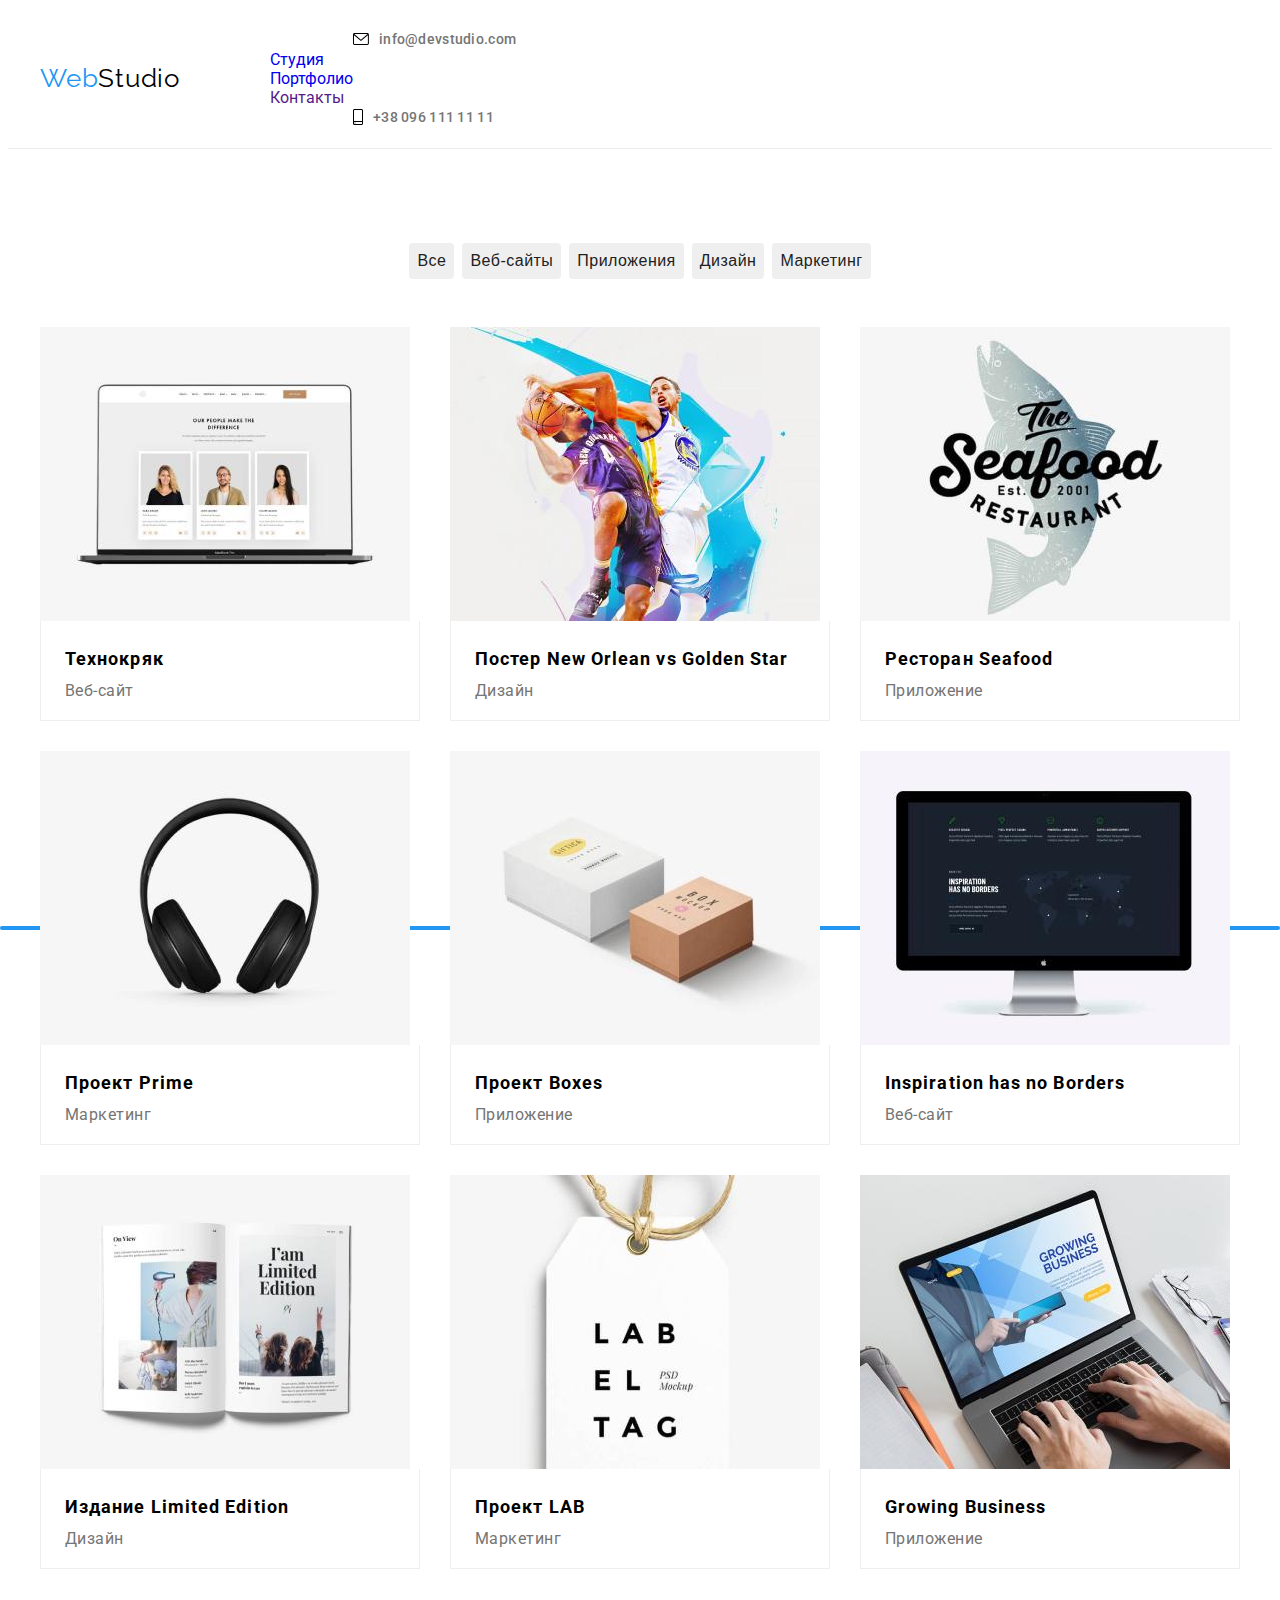
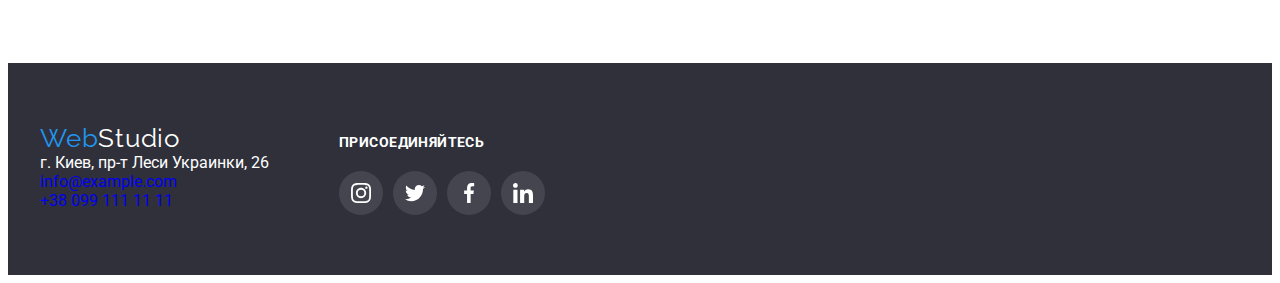
==== portfolio.html @ a0054437 "b" ====
<!DOCTYPE html>
<html lang="en">
  <head>
    <meta charset="UTF-8" />
    <meta http-equiv="X-UA-Compatible" content="IE=edge" />
    <meta name="viewport" content="width=device-width, initial-scale=1.0" />
    <title>Document</title>
    <link
      rel="stylesheet"
      href="https://cdnjs.cloudflare.com/ajax/libs/modern-normalize/1.0.0/modern-normalize.css"
      integrity="sha512-Zx6MlUMKSVJoQ+83OwhdILe8cSEsCzfqThJd7J/VA2UrK6Ctj85p+xzqfyuNXE5B1k25uUdmJ2OzItbBy9GHAQ=="
      crossorigin="anonymous"
    />
    <link rel="preconnect" href="https://fonts.gstatic.com" />
    <link
      href="https://fonts.googleapis.com/css2?family=Raleway:wght@700&family=Roboto:wght@400;500;700;900&display=swap"
      rel="stylesheet"
    />
    <link rel="stylesheet" href="./css/styles.css" />
  </head>
  <body>
    <header class="header">
      <div class="сontainer">
        <nav class="navigation">
          <a class="logo link" href="./index.html"
            >Web<span class="studio-black">Studio</span></a
          >
          <ul class="navigation-list list">
            <li class="navigation-item">
              <a class="navigation-link link" href="./index.html">Студия</a>
            </li>
            <li class="navigation-item">
              <a class="navigation-link link current" href="./portfolio.html"
                >Портфолио</a
              >
            </li>
            <li class="navigation-item">
              <a class="navigation-link link" href="">Контакты</a>
            </li>
          </ul>
        </nav>
        <ul class="contact-list list">
          <li class="contact-list-item">
            <a
              class="contact-info link"
              href="mailto:info@devstudio.com"
              lang="en"
            >
              <svg class="header-contact-icon" width="16" height="12">
                <use href="./images/symbol-defs.svg#icon-envelope"></use>
              </svg>
              info@devstudio.com</a
            >
          </li>
          <li class="contact-list-item">
            <a class="contact-info link" href="tel:+380961111111">
              <svg class="header-contact-icon" width="10" height="16">
                <use href="./images/symbol-defs.svg#icon-smartphone"></use>
              </svg>
              +38 096 111 11 11</a
            >
          </li>
        </ul>
      </div>
    </header>
    <main>
      <!--PORTFOLIO-->
      <section class="portfolio">
        <div class="сontainer">
          <h2 class="visually-hidden">Портфолио</h2>
          <ul class="filter-list list">
            <li class="filter-list-item">
              <button type="button" class="filter-button">Все</button>
            </li>
            <li class="filter-list-item">
              <button type="button" class="filter-button">Веб-сайты</button>
            </li>
            <li class="filter-list-item">
              <button type="button" class="filter-button">Приложения</button>
            </li>
            <li class="filter-list-item">
              <button type="button" class="filter-button">Дизайн</button>
            </li>
            <li class="filter-list-item">
              <button type="button" class="filter-button">Маркетинг</button>
            </li>
          </ul>
          <h2 class="visually-hidden">Проекты</h2>
          <ul class="projects-list list">
            <li class="projects-list-item">
              <a href=""></a>
              <div class="portfolio__article">
                <img
                  class="projects-list-img"
                  src="./images/portfolio/img_1.jpg"
                  alt="Технокряк"
                  width="370"
                  height="294"
                />
                <p class="portfolio-thumb-text">
                  Технокряк это современная площадка распространения
                  коронавируса. Компании используют эту платформу для цифрового
                  шпионажа и атак на защищённые сервера конкурентов.
                </p>
              </div>
              <div class="portfolio-cards">
                <h3 class="projects-list-title">Технокряк</h3>
                <p class="projects-list-description">Веб-сайт</p>
              </div>
            </li>
            <li class="projects-list-item">
              <a href=""></a>
              <div class="portfolio__article">
                <img
                  class="projects-list-img"
                  src="./images/portfolio/img_2.jpg"
                  alt="Постер New Orlean vs Golden Star"
                  width="370"
                  height="294"
                />
                <p class="portfolio-thumb-text">
                  Технокряк это современная площадка распространения
                  коронавируса. Компании используют эту платформу для цифрового
                  шпионажа и атак на защищённые сервера конкурентов.
                </p>
              </div>
              <div class="portfolio-cards">
                <h3 class="projects-list-title">
                  Постер New Orlean vs Golden Star
                </h3>
                <p class="projects-list-description">Дизайн</p>
              </div>
            </li>
            <li class="projects-list-item">
              <a href=""></a>
              <div class="portfolio__article">
                <img
                  class="projects-list-img"
                  src="./images/portfolio/img_3.jpg"
                  alt="Ресторан Seafood"
                  width="370"
                  height="294"
                />
                <p class="portfolio-thumb-text">
                  Технокряк это современная площадка распространения
                  коронавируса. Компании используют эту платформу для цифрового
                  шпионажа и атак на защищённые сервера конкурентов.
                </p>
              </div>
              <div class="portfolio-cards">
                <h3 class="projects-list-title">Ресторан Seafood</h3>
                <p class="projects-list-description">Приложение</p>
              </div>
            </li>
            <li class="projects-list-item">
              <a href=""></a>
              <div class="portfolio__article">
                <img
                  class="projects-list-img"
                  src="./images/portfolio/img_4.jpg"
                  alt="Проект Prime"
                  width="370"
                  height="294"
                />
                <p class="portfolio-thumb-text">
                  Технокряк это современная площадка распространения
                  коронавируса. Компании используют эту платформу для цифрового
                  шпионажа и атак на защищённые сервера конкурентов.
                </p>
              </div>
              <div class="portfolio-cards">
                <h3 class="projects-list-title">Проект Prime</h3>
                <p class="projects-list-description">Маркетинг</p>
              </div>
            </li>
            <li class="projects-list-item">
              <a href=""></a>
              <div class="portfolio__article">
                <img
                  class="projects-list-img"
                  src="./images/portfolio/img_5.jpg"
                  alt="Проект Boxes"
                  width="370"
                  height="294"
                />
                <p class="portfolio-thumb-text">
                  Технокряк это современная площадка распространения
                  коронавируса. Компании используют эту платформу для цифрового
                  шпионажа и атак на защищённые сервера конкурентов.
                </p>
              </div>
              <div class="portfolio-cards">
                <h3 class="projects-list-title">Проект Boxes</h3>
                <p class="projects-list-description">Приложение</p>
              </div>
            </li>
            <li class="projects-list-item">
              <a href=""></a>
              <div class="portfolio__article">
                <img
                  class="projects-list-img"
                  src="./images/portfolio/img_6.jpg"
                  alt="Inspiration has no Borders"
                  width="370"
                  height="294"
                />
                <p class="portfolio-thumb-text">
                  Технокряк это современная площадка распространения
                  коронавируса. Компании используют эту платформу для цифрового
                  шпионажа и атак на защищённые сервера конкурентов.
                </p>
              </div>
              <div class="portfolio-cards">
                <h3 class="projects-list-title">Inspiration has no Borders</h3>
                <p class="projects-list-description">Веб-сайт</p>
              </div>
            </li>
            <li class="projects-list-item">
              <a href=""></a>
              <div class="portfolio__article">
                <img
                  class="projects-list-img"
                  src="./images/portfolio/img_7.jpg"
                  alt="Издание Limited Edition"
                  width="370"
                  height="294"
                />
                <p class="portfolio-thumb-text">
                  Технокряк это современная площадка распространения
                  коронавируса. Компании используют эту платформу для цифрового
                  шпионажа и атак на защищённые сервера конкурентов.
                </p>
              </div>
              <div class="portfolio-cards">
                <h3 class="projects-list-title">Издание Limited Edition</h3>
                <p class="projects-list-description">Дизайн</p>
              </div>
            </li>
            <li class="projects-list-item">
              <a href=""></a>
              <div class="portfolio__article">
                <img
                  class="projects-list-img"
                  src="./images/portfolio/img_8.jpg"
                  alt="Проект LAB"
                  width="370"
                  height="294"
                />
                <p class="portfolio-thumb-text">
                  Технокряк это современная площадка распространения
                  коронавируса. Компании используют эту платформу для цифрового
                  шпионажа и атак на защищённые сервера конкурентов.
                </p>
              </div>
              <div class="portfolio-cards">
                <h3 class="projects-list-title">Проект LAB</h3>
                <p class="projects-list-description">Маркетинг</p>
              </div>
            </li>
            <li class="projects-list-item">
              <a href=""></a>
              <div class="portfolio__article">
                <img
                  class="projects-list-img"
                  src="./images/portfolio/img_9.jpg"
                  alt="Growing Business"
                  width="370"
                  height="294"
                />
                <p class="portfolio-thumb-text">
                  Технокряк это современная площадка распространения
                  коронавируса. Компании используют эту платформу для цифрового
                  шпионажа и атак на защищённые сервера конкурентов.
                </p>
              </div>
              <div class="portfolio-cards">
                <h3 class="projects-list-title">Growing Business</h3>
                <p class="projects-list-description">Приложение</p>
              </div>
            </li>
          </ul>
        </div>
      </section>
    </main>
    <footer class="footer">
      <div class="сontainer">
        <address class="address">
          <ul class="footer-info">
            <li class="footer-info-item list">
              <a class="logo link" href=""
                >Web<span class="studio-white">Studio</span></a
              >
              <ul class="contact-list list">
                <li class="contact-list-item">
                  <a
                    class="contact-list-street link"
                    href="https://goo.gl/maps/xni3tXPqySoQr7AT8"
                    target="_blank"
                    rel="noopener noreferrer"
                  >
                    <span class="physical-address"
                      >г. Киев, пр-т Леси Украинки, 26</span
                    >
                  </a>
                </li>
                <li class="contact-list-item">
                  <a
                    class="contact-list-link link"
                    href="mailto:info@example.com"
                    lang="en"
                    >info@example.com</a
                  >
                </li>
                <li class="contact-list-item">
                  <a class="contact-list-link link" href="tel:+380961111111"
                    >+38 099 111 11 11</a
                  >
                </li>
              </ul>
            </li>
            <li class="footer-info-item list">
              <h3 class="footer-title">присоединяйтесь</h3>
              <ul class="footer-social-links-icons list">
                <li class="footer-social-links-item">
                  <a href="" class="footer-social-network-link">
                    <svg
                      class="footer-social-links-icon"
                      width="20"
                      height="20"
                    >
                      <use
                        href="./images/symbol-defs.svg#icon-instagram-2"
                      ></use>
                    </svg>
                  </a>
                </li>
                <li class="footer-social-links-item">
                  <a href="" class="footer-social-network-link">
                    <svg
                      class="footer-social-links-icon"
                      width="20"
                      height="20"
                    >
                      <use href="./images/symbol-defs.svg#icon-twitter-1"></use>
                    </svg>
                  </a>
                </li>
                <li class="footer-social-links-item">
                  <a href="" class="footer-social-network-link">
                    <svg
                      class="footer-social-links-icon"
                      width="20"
                      height="20"
                    >
                      <use
                        href="./images/symbol-defs.svg#icon-facebook-1"
                      ></use>
                    </svg>
                  </a>
                </li>
                <li class="footer-social-links-item">
                  <a href="" class="footer-social-network-link">
                    <svg
                      class="footer-social-links-icon"
                      width="20"
                      height="20"
                    >
                      <use
                        href="./images/symbol-defs.svg#icon-linkedin-1"
                      ></use>
                    </svg>
                  </a>
                </li>
              </ul>
            </li>
          </ul>
        </address>
      </div>
    </footer>
  </body>
</html>
---- css/styles.css ----
:root {
  --main-font: 'Roboto', sans-serif;
  --secondary-font: 'Raleway', sans-serif;
  --accent-color: #2196f3;
  --main-text-color: #212121;
  --secondary-text-color: #ffffff;
  --section-ptb: 94px;
  --section-mrg: 50px;
}

body {
  font-family: var(--main-font);
  background-color: var(--secondary-text-color);
}

h1,
h2,
h3,
h4,
h5,
h6,
p {
  margin: 0;
}

ul {
  margin: 0;
  padding: 0;
}

img {
  display: block;
}

.link {
  text-decoration: none;
}

.list {
  list-style: none;
}

.address {
  font-style: normal;
}

.visually-hidden {
  position: absolute !important;
  clip: rect(1px 1px 1px 1px); /* IE6, IE7 */
  clip: rect(1px, 1px, 1px, 1px);
  padding: 0 !important;
  border: 0 !important;
  height: 1px !important;
  width: 1px !important;
  overflow: hidden;
}

.сontainer {
  width: 1200px;
  margin: 0 auto;
  padding-left: 15px;
  padding-right: 15px;
}

/* ============= COMPONENTS ============= */
.modal-btn {
  color: var(--secondary-text-color);
  background-color: var(--accent-color);
  font-weight: 700;
  font-size: 16px;
  line-height: 1.87;
  letter-spacing: 0.06em;
  border-radius: 4px;
  min-width: 200px;
  padding: 10px 32px;
  box-shadow: 0px 4px 4px rgba(0, 0, 0, 0.15);
  cursor: pointer;
  margin-top: 30px;
  border: none;
  transition: background-color 250ms cubic-bezier(0.4, 0, 0.2, 1),
    color 250ms cubic-bezier(0.4, 0, 0.2, 1);
}

.modal-btn:hover,
.modal-btn:focus {
  background-color: var(--accent-color);
  color: #ffffff;
}

.filter-button {
  color: var(--main-text-color);
  font-size: 16px;
  font-weight: 500;
  line-height: 1.63em;
  letter-spacing: 0.03em;
  border-radius: 4px;
  padding: 3px 6px;
  outline: none;
  border-width: 2px;
  border-color: transparent;
  transition: background-color 250ms cubic-bezier(0.4, 0, 0.2, 1),
    color 250ms cubic-bezier(0.4, 0, 0.2, 1);
}

.filter-button:hover,
.filter-button:focus {
  background-color: var(--accent-color);
  color: #ffffff;
  cursor: pointer;
}

.title {
  color: var(--main-text-color);
  font-weight: bold;
  font-size: 36px;
  line-height: 1.16;
  text-align: center;
  letter-spacing: 0.03em;
}

/* ============= END COMPONENTS ============= */

/* ============= HEADER ============= */
.header {
  padding-top: 30px;
  padding-bottom: 30px;
  border-bottom: 1px solid #ececec;
  height: 80px;
  display: flex;
  align-items: center;
  justify-content: center;
}

.logo {
  color: var(--accent-color);
  font-family: var(--secondary-font);
  font-size: 26px;
  line-height: 1, 19;
  letter-spacing: 0.03em;
}

.studio-black {
  color: #000000;
  margin-right: 90px;
}

.header .сontainer {
  display: flex;
  align-items: center;
}

.navigation {
  display: flex;
  align-items: center;
}

.navigation__list {
  display: flex;
  align-items: center;
}

.navigation__item:not(:last-child) {
  margin-right: var(--section-mrg);
}

.contact__list {
  display: flex;
  align-items: center;
  margin-left: auto;
}

.navigation__link {
  color: var(--main-text-color);
  font-weight: 500;
  font-size: 14px;
  line-height: 1, 14;
  letter-spacing: 0.02em;
  transition: color 250ms cubic-bezier(0.4, 0, 0.2, 1);
  position: relative;
}

.navigation__link:hover,
.navigation__link:focus {
  color: var(--accent-color);
}

.navigation__list .link.current {
  color: var(--accent-color);
}

.current::after {
  content: '';
  position: absolute;
  display: block;
  left: 0;
  bottom: 0;
  width: 100%;
  height: 4px;
  border-radius: 2px;
  background-color: var(--accent-color);
  transform: translatey(750%);
}

.contact__item {
  font-weight: normal;
  font-size: 14px;
  line-height: 1.71;
  letter-spacing: 0.03em;
}

.contact__item:not(:last-child) {
  margin-right: var(--section-mrg);
}

.contact-info {
  color: #757575;
  font-weight: 500;
  font-size: 14px;
  line-height: 1, 14;
  letter-spacing: 0.02em;
  padding: 31px 0;
  display: flex;
  align-items: center;
  transition: color 250ms cubic-bezier(0.4, 0, 0.2, 1),
    fill 250ms cubic-bezier(0.4, 0, 0.2, 1);
}

.header-contact-icon {
  display: block;
  margin-right: 10px;
}

.contact-info:hover,
.contact-info:focus {
  color: var(--accent-color);
  fill: var(--accent-color);
}
/* ============= END HEADER ============= */

/* ============= HERO ============= */
.hero {
  background: #2f303a;
  padding: 200px 0;
  text-align: center;
}

.hero-title {
  color: var(--secondary-text-color);
  font-weight: 900;
  font-size: 44px;
  line-height: 1.36;
  letter-spacing: 0.06em;
  text-transform: uppercase;
  max-width: 696px;
  margin: 0 auto;
}

.overlay {
  max-width: 1600px;
  height: 600px;
  margin-left: auto;
  margin-right: auto;
  outline: 1px solid black;
  background-image: linear-gradient(
      to right,
      rgba(47, 48, 58, 0.4),
      rgba(47, 48, 58, 0.4)
    ),
    url('../images/overlay.jpg');

  background-repeat: no-repeat;
  background-position: center;
  background-size: cover;
}
/* ============= END HERO ============= */

/* ============= ABOUT ============= */
.about {
  padding-top: var(--section-ptb);
  padding-bottom: var(--section-ptb);
}

.about-list {
  display: flex;
  flex-wrap: wrap;
  margin-left: -30px;
  margin-top: -30px;
}

.about-icons {
  width: 270px;
  height: 120px;
  background-color: #f5f4fa;
  border-radius: 4px;
  margin-bottom: 30px;
  padding: 25px 100px;
}

.about-list-item {
  flex-basis: calc(100% / 4 - 30px);
  margin-left: 30px;
  margin-top: 30px;
}

.about-list-name {
  color: var(--main-text-color);
  font-weight: bold;
  font-size: 14px;
  line-height: 1.14;
  letter-spacing: 0.03em;
  text-transform: uppercase;
  margin-bottom: 10px;
}

.about-list-description {
  color: #757575;
  font-weight: normal;
  font-size: 14px;
  line-height: 1.71;
  letter-spacing: 0.03em;
}
/* ============= END ABOUT ============= */

/* ============= GALLERY ============= */
.gallery {
  padding-bottom: var(--section-ptb);
}

.gallery .title {
  margin-bottom: var(--section-mrg);
}

.gallery-list {
  display: flex;
  flex-wrap: wrap;
  margin-left: -30px;
  margin-top: -30px;
}

.gallery-list-item {
  flex-basis: calc(100% / 3 - 30px);
  margin-left: 30px;
  margin-top: 30px;
  position: relative;
}

.gallery-name {
  font-style: normal;
  font-weight: bold;
  font-size: 14px;
  line-height: 16px;
  text-align: center;
  letter-spacing: 0.03em;
  text-transform: uppercase;
  color: var(--secondary-text-color);
}

.gallery-label {
  position: absolute;
  width: 100%;
  height: 70px;
  bottom: 0;
  left: 0;
  display: flex;
  align-items: center;
  justify-content: center;
  background-color: rgba(47, 48, 58, 0.8);
}
/* ============= END GALLERY ============= */

/* ============= PORTFOLIO ============= */
.projects-list-title {
  color-adjust: var(--main-text-color);
  font-weight: bold;
  font-size: 18px;
  line-height: 2;
  letter-spacing: 0.06em;
  margin-bottom: 4px;
}

.projects-list-description {
  color: #757575;
  font-weight: normal;
  font-size: 16px;
  line-height: 1, 9;
  letter-spacing: 0.03em;
}

.portfolio {
  margin-top: 94px;
}

.filter-list {
  display: flex;
  align-items: center;
  justify-content: center;
}

.filter-list-item:not(:last-child) {
  margin-right: 8px;
  transition: background-color 250ms cubic-bezier(0.4, 0, 0.2, 1),
    box-shadow 250ms cubic-bezier(0.4, 0, 0.2, 1),
    border-radius 250ms cubic-bezier(0.4, 0, 0.2, 1);
}

.filter-list-item:hover,
.filter-list-item:focus {
  background-color: var(--accent-color);
  box-shadow: 0px 3px 1px rgba(0, 0, 0, 0.1), 0px 1px 2px rgba(0, 0, 0, 0.08),
    0px 2px 2px rgba(0, 0, 0, 0.12);
  border-radius: 4px;
}

.projects-list {
  padding-top: 48px;
  padding-bottom: var(--section-ptb);
  display: flex;
  flex-wrap: wrap;
  margin-left: -30px;
  margin-top: -30px;
}

.projects-list-item {
  flex-basis: calc(100% / 3 - 30px);
  margin-left: 30px;
  margin-top: 30px;
  position: relative;
  transition: box-shadow 250ms cubic-bezier(0.4, 0, 0.2, 1);
}

.projects-list-item:hover,
.projects-list-item:focus {
  box-shadow: 0px 1px 1px rgba(0, 0, 0, 0.12), 0px 4px 4px rgba(0, 0, 0, 0.06),
    1px 4px 6px rgba(0, 0, 0, 0.16);
}

.portfolio-cards {
  padding-top: 20px;
  padding-bottom: 20px;
  padding-left: 24px;
  border: 1px solid #eeeeee;
  box-sizing: border-box;
  border-top: none;
}

.portfolio__article {
  position: relative;
  overflow: hidden;
}

.portfolio-thumb-text {
  position: absolute;
  bottom: 0;
  left: 0;
  width: 100%;
  height: 100%;
  padding: 63px 24px;
  background-color: rgba(33, 150, 243, 0.9);
  color: var(--secondary-text-color);
  font-weight: 400;
  font-size: 18px;
  line-height: 1.56;
  letter-spacing: 0.03em;
  opacity: 0;
  pointer-events: none;
  transition: transform 250ms cubic-bezier(0.4, 0, 0.2, 1),
    opacity 250ms cubic-bezier(0.4, 0, 0.2, 1);
  transform: translatey(100%);
}

.projects-list-item:hover .portfolio-thumb-text {
  opacity: 1;
  transform: translatey(0);
}
/* ============= END PORTFOLIO ============= */

/* ============= TEAM ============= */
.team {
  background: #f5f4fa;
  padding-top: var(--section-ptb);
  padding-bottom: var(--section-ptb);
}

.team .title {
  margin-bottom: var(--section-mrg);
}

.team-list-title {
  color: var(--main-text-color);
  font-weight: 500;
  font-size: 16px;
  line-height: 1.19;
  letter-spacing: 0.03em;
  text-align: center;
  margin-bottom: 10px;
}

.team-list {
  display: flex;
  flex-wrap: wrap;
  margin-left: -30px;
  margin-top: -30px;
}

.team-list-item {
  flex-basis: calc(100% / 4 - 30px);
  margin-left: 30px;
  margin-top: 30px;
  background-color: var(--secondary-text-color);
}

.team-list-content-wrapper {
  padding-top: 30px;
  padding-bottom: 30px;
  box-sizing: border-box;
  box-shadow: 0px 1px 3px rgba(0, 0, 0, 0.12), 0px 1px 1px rgba(0, 0, 0, 0.14),
    0px 2px 1px rgba(0, 0, 0, 0.2);
  border-radius: 0px 0px 4px 4px;
}

.team-list-position {
  color: #757575;
  font-weight: normal;
  font-size: 16px;
  line-height: 1.19;
  letter-spacing: 0.03em;
  text-align: center;
}

.team-social-network-icons {
  display: flex;
  align-items: center;
  justify-content: center;
  margin-top: 16px;
}

.team-social-network-icon {
  display: block;
}

.team-social-network-item:not(:last-child) {
  margin-right: 10px;
}

.team-social-network-link {
  display: block;
  padding: 12px;
  border-radius: 50%;
  fill: #afb1b8;
  transition: background-color 250ms cubic-bezier(0.4, 0, 0.2, 1),
    fill 250ms cubic-bezier(0.4, 0, 0.2, 1);
}

.team-social-network-link:focus,
.team-social-network-link:hover {
  fill: var(--secondary-text-color);
  background-color: var(--accent-color);
}
/* ============= END TEAM ============= */

/* ============= CLIENTS ============= */
.clients {
  padding-top: var(--section-ptb);
  padding-bottom: var(--section-ptb);
}

.client-icons {
  margin-top: var(--section-mrg);
  display: flex;
  justify-content: center;
  align-items: center;
}

.client-icons-item {
  display: flex;
}

.client-icons-item:not(:last-child) {
  margin-right: 30px;
}

.client-link {
  border: 1px solid #afb1b8;
  border-radius: 4px;
  width: 170px;
  height: 90px;
  display: flex;
  justify-content: center;
  align-items: center;
  transition: border 250ms cubic-bezier(0.4, 0, 0.2, 1),
    fill 250ms cubic-bezier(0.4, 0, 0.2, 1);
}

.client-link:hover {
  border: 1px solid var(--accent-color);
  fill: var(--accent-color);
}

.client-icon {
  fill: #afb1b8;
  transition: fill 250ms cubic-bezier(0.4, 0, 0.2, 1);
}

.client-link:hover .client-icon {
  fill: var(--accent-color);
}
/* ============= END CLIENTS ============= */

/* ============= FOOTER ============= */
.studio-white {
  color: var(--secondary-text-color);
}

.contact-list-street {
  color: var(--secondary-text-color);
}

.address .contact__list {
  display: block;
  margin-top: 20px;
}

.contact__list .physical-address {
  margin-right: 0;
}

.footer-info {
  display: flex;
}

.contact__item .contact__link {
  color: rgba(255, 255, 255, 0.6);
}

.address .contact__list .contact__item:not(:last-child) {
  margin-bottom: 9px;
}

.footer {
  background: #2f303a;
}

.address {
  padding-top: 60px;
  padding-bottom: 60px;
}

.footer-info-item:not(:last-child) {
  margin-right: 70px;
}

.footer-social-links-icons {
  display: flex;
  align-items: center;
  justify-content: center;
}

.footer-title {
  font-weight: bold;
  font-size: 14px;
  line-height: 1.14;
  letter-spacing: 0.03em;
  text-transform: uppercase;
  color: var(--secondary-text-color);
  margin-bottom: 20px;
  padding-top: 12px;
}

.footer-social-links-icon {
  fill: var(--secondary-text-color);
  display: block;
  align-items: center;
}

.footer-social-links-item:not(:last-child) {
  margin-right: 10px;
}

.footer-social-network-link {
  display: block;
  padding: 12px;
  border-radius: 50%;
  background-color: rgba(255, 255, 255, 0.1);
  fill: var(--secondary-text-color);
  transition: background-color 250ms cubic-bezier(0.4, 0, 0.2, 1),
    fill 250ms cubic-bezier(0.4, 0, 0.2, 1);
}

.footer-social-network-link:focus,
.footer-social-network-link:hover {
  fill: var(--secondary-text-color);
  background-color: var(--accent-color);
}

.footer-subscribe-text {
  padding-left: 23px;
  padding-top: 12px;
  font-weight: bold;
  font-size: 14px;
  line-height: 1.14;
  letter-spacing: 0.03em;
  text-transform: uppercase;
  padding-bottom: 20px;
  color: var(--secondary-text-color);
}

.footer-subscribe-field {
  display: flex;
  align-items: center;
}

.footer-form-field {
  margin-left: 23px;
  display: flex;
  padding: 15px 16px;
  border-radius: 4px;
  border: 1px solid rgba(255, 255, 255, 0.3);
  width: 358px;
  margin-right: 12px;
  text-align: center;
}

.footer input {
  background-color: #2f303a;
  border: none;
  color: var(--secondary-text-color);
  outline: none;
  width: 100%;
}

.footer input::placeholder {
  color: rgba(255, 255, 255, 0.6);
}

.footer-button {
  width: 200px;
  height: 50px;
  background: var(--accent-color);
  box-shadow: 0px 4px 4px rgba(0, 0, 0, 0.15);
  border-radius: 4px;
  font-weight: bold;
  font-size: 16px;
  line-height: 30px;
  text-align: center;
  letter-spacing: 0.06em;
  color: var(--secondary-text-color);
  border: none;
  display: flex;
  align-items: center;
  padding: 10px 28px;
}

.footer-button .client-icon {
  fill: var(--secondary-text-color);
  margin-left: 10px;
}
/* ============= END FOOTER ============= */

/*=============  MODAL WINDOW ============= */
.backdrop {
  position: fixed;
  top: 0;
  left: 0;
  width: 100vw;
  height: 100vh;
  background: rgba(0, 0, 0, 0.2);
  transition: color 250ms cubic-bezier(0.4, 0, 0.2, 1),
    background-color 250ms cubic-bezier(0.4, 0, 0.2, 1);
}

.modal {
  position: absolute;
  top: 50%;
  left: 50%;
  transform: translate(-50%, -50%);
  width: 528px;
  height: 580px;
  background-color: var(--secondary-text-color);
  box-shadow: 0px 1px 3px rgba(0, 0, 0, 0.12), 0px 1px 1px rgba(0, 0, 0, 0.14),
    0px 2px 1px rgba(0, 0, 0, 0.2);
  border-radius: 4px;
  padding: 40px;
}

.modal__close-btn {
  position: absolute;
  display: flex;
  justify-content: center;
  align-items: center;
  top: 8px;
  right: 8px;
  width: 30px;
  height: 30px;
  padding: 6px;
  background: transparent;
  border: 1px solid rgba(0, 0, 0, 0.1);
  border-radius: 50%;
  cursor: pointer;
}

.is-hidden {
  opacity: 0;
  visibility: hidden;
  pointer-events: none;
}

.modal-form {
  display: flex;
  flex-direction: column;
  margin-top: 12px;
}

.modal__title {
  font-weight: bold;
  font-size: 20px;
  line-height: 1.15;
  text-align: center;
  letter-spacing: 0.03em;
  margin: auto;
  color: var(--main-text-color);
}

.modal-form__label {
  font-weight: normal;
  font-size: 12px;
  line-height: 1.16;
  letter-spacing: 0.01em;
  margin-bottom: 10px;
  color: #757575;
}

.modal-form__wrapper {
  display: block;
  position: relative;
  margin-top: 4px;
}

.modal-form__input {
  width: 100%;
  height: 40px;
  border: 1px solid rgba(33, 33, 33, 0.2);
  border-radius: 4px;
  padding-left: 42px;
  transition: border-color 250ms cubic-bezier(0.4, 0, 0.2, 1);
}

.modal-form__input:focus {
  outline: none;
  border-color: var(--accent-color);
}

.modal-form__input:focus + .modal-form__icon {
  fill: var(--accent-color);
}

.modal-form__icon {
  position: absolute;
  top: 50%;
  transform: translateY(-50%);
  left: 12px;
  transition: fill 250ms cubic-bezier(0.4, 0, 0.2, 1);
}

.modal-form__textarea {
  width: 100%;
  height: 120px;
  border: 1px solid rgba(33, 33, 33, 0.2);
  border-radius: 4px;
  padding: 12px 16px;
  resize: none;
  transition: border-color 250ms cubic-bezier(0.4, 0, 0.2, 1);
  margin-top: 4px;
  margin-bottom: 10px;
}

.modal-form__textarea::placeholder {
  color: 1px solid rgba(33, 33, 33, 0.2);
}

.modal-form__textarea:focus {
  outline: none;
  border-color: var(--accent-color);
}

.modal-form__checkbox {
  margin: auto;
}

.modal-form__link {
  font-weight: normal;
  font-size: 14px;
  line-height: 1.71;
  letter-spacing: 0.03em;
  text-decoration-line: underline;
  color: var(--accent-color);
}

.modal-form__term {
  display: flex;
  align-items: center;
  font-weight: normal;
  font-size: 14px;
  line-height: 1.71;
  letter-spacing: 0.03em;
  color: #757575;
}

.modal-form__term::before {
  display: block;
  content: '';
  width: 16px;
  height: 15px;
  border-radius: 2px;
  margin-right: 8px;
  cursor: pointer;
  border: 2px solid var(--main-text-color);
}

.modal-form__check:checked + .modal-form__term::before {
  background-image: url(../images/icon\ check.svg);
  border: none;
  box-shadow: none;
}

.modal-form .modal-btn {
  align-self: center;
}
/*============= END MODAL WINDOW ============= */ ;
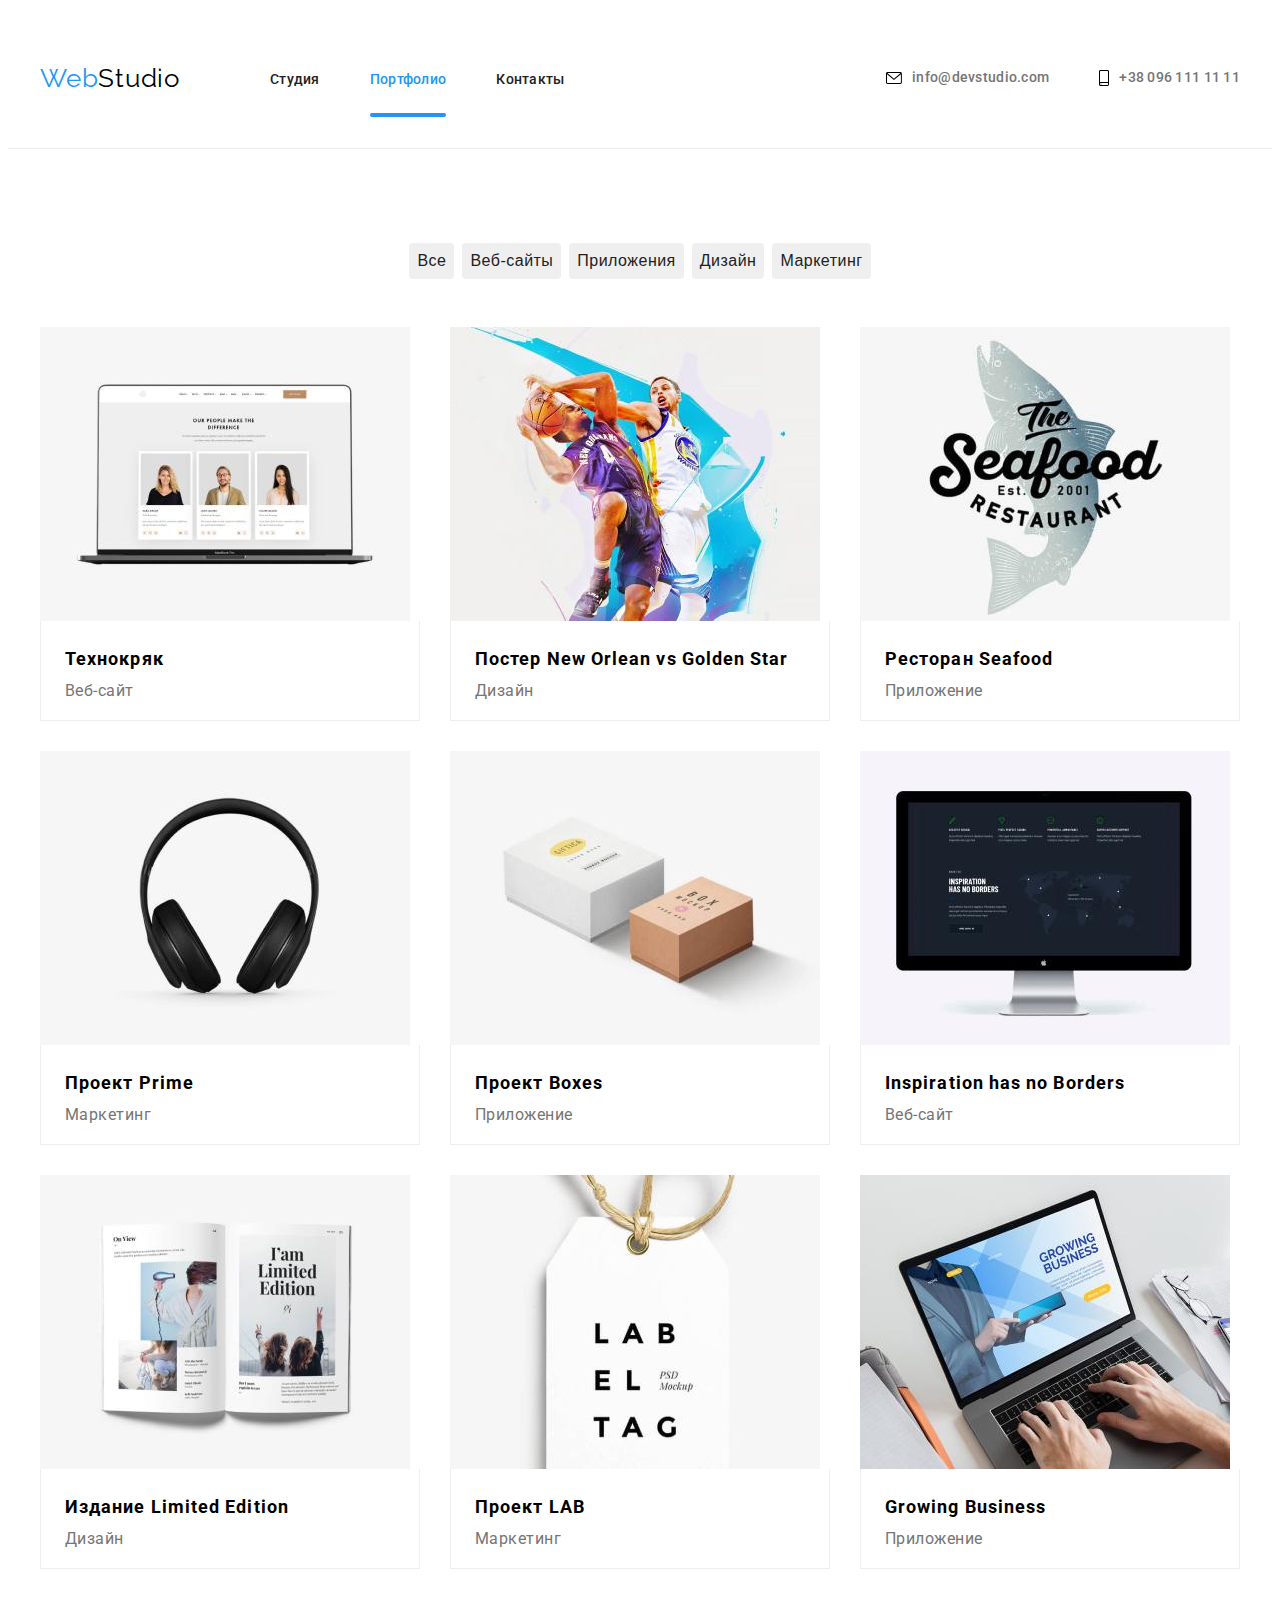
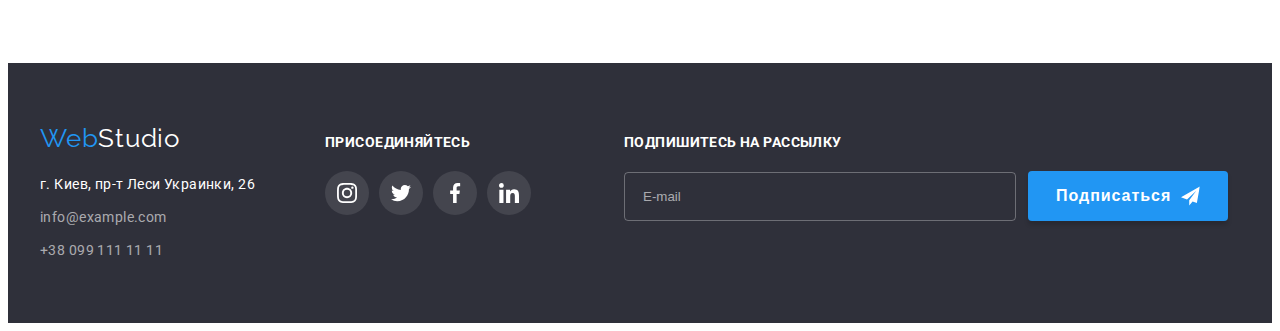
==== commit cda895a9: "Main" ====
--- a/portfolio.html
+++ b/portfolio.html
@@ -25,22 +25,22 @@
           <a class="logo link" href="./index.html"
             >Web<span class="studio-black">Studio</span></a
           >
-          <ul class="navigation-list list">
-            <li class="navigation-item">
-              <a class="navigation-link link" href="./index.html">Студия</a>
-            </li>
-            <li class="navigation-item">
-              <a class="navigation-link link current" href="./portfolio.html"
+          <ul class="navigation__list list">
+            <li class="navigation__item">
+              <a class="navigation__link link" href="./index.html">Студия</a>
+            </li>
+            <li class="navigation__item">
+              <a class="navigation__link link current" href="./portfolio.html"
                 >Портфолио</a
               >
             </li>
-            <li class="navigation-item">
-              <a class="navigation-link link" href="">Контакты</a>
+            <li class="navigation__item">
+              <a class="navigation__link link" href="">Контакты</a>
             </li>
           </ul>
         </nav>
-        <ul class="contact-list list">
-          <li class="contact-list-item">
+        <ul class="contact__list list">
+          <li class="contact__item">
             <a
               class="contact-info link"
               href="mailto:info@devstudio.com"
@@ -52,7 +52,7 @@
               info@devstudio.com</a
             >
           </li>
-          <li class="contact-list-item">
+          <li class="contact__item">
             <a class="contact-info link" href="tel:+380961111111">
               <svg class="header-contact-icon" width="10" height="16">
                 <use href="./images/symbol-defs.svg#icon-smartphone"></use>
@@ -68,214 +68,214 @@
       <section class="portfolio">
         <div class="сontainer">
           <h2 class="visually-hidden">Портфолио</h2>
-          <ul class="filter-list list">
-            <li class="filter-list-item">
-              <button type="button" class="filter-button">Все</button>
-            </li>
-            <li class="filter-list-item">
-              <button type="button" class="filter-button">Веб-сайты</button>
-            </li>
-            <li class="filter-list-item">
-              <button type="button" class="filter-button">Приложения</button>
-            </li>
-            <li class="filter-list-item">
-              <button type="button" class="filter-button">Дизайн</button>
-            </li>
-            <li class="filter-list-item">
-              <button type="button" class="filter-button">Маркетинг</button>
+          <ul class="filter list">
+            <li class="filter__item">
+              <button type="button" class="filter__button">Все</button>
+            </li>
+            <li class="filter__item">
+              <button type="button" class="filter__button">Веб-сайты</button>
+            </li>
+            <li class="filter__item">
+              <button type="button" class="filter__button">Приложения</button>
+            </li>
+            <li class="filter__item">
+              <button type="button" class="filter__button">Дизайн</button>
+            </li>
+            <li class="filter__item">
+              <button type="button" class="filter__button">Маркетинг</button>
             </li>
           </ul>
           <h2 class="visually-hidden">Проекты</h2>
-          <ul class="projects-list list">
-            <li class="projects-list-item">
-              <a href=""></a>
-              <div class="portfolio__article">
-                <img
-                  class="projects-list-img"
+          <ul class="portfolio-set list">
+            <li class="portfolio-set__item">
+              <a href=""></a>
+              <div class="portfolio-set__thumb">
+                <img
+                  class="portfolio-set__image"
                   src="./images/portfolio/img_1.jpg"
                   alt="Технокряк"
                   width="370"
                   height="294"
                 />
-                <p class="portfolio-thumb-text">
-                  Технокряк это современная площадка распространения
-                  коронавируса. Компании используют эту платформу для цифрового
-                  шпионажа и атак на защищённые сервера конкурентов.
-                </p>
-              </div>
-              <div class="portfolio-cards">
-                <h3 class="projects-list-title">Технокряк</h3>
-                <p class="projects-list-description">Веб-сайт</p>
-              </div>
-            </li>
-            <li class="projects-list-item">
-              <a href=""></a>
-              <div class="portfolio__article">
-                <img
-                  class="projects-list-img"
+                <p class="portfolio-set__text">
+                  Технокряк это современная площадка распространения
+                  коронавируса. Компании используют эту платформу для цифрового
+                  шпионажа и атак на защищённые сервера конкурентов.
+                </p>
+              </div>
+              <div class="portfolio-set__article">
+                <h3 class="portfolio-set__title">Технокряк</h3>
+                <p class="portfolio-set__description">Веб-сайт</p>
+              </div>
+            </li>
+            <li class="portfolio-set__item">
+              <a href=""></a>
+              <div class="portfolio-set__thumb">
+                <img
+                  class="portfolio-set__image"
                   src="./images/portfolio/img_2.jpg"
                   alt="Постер New Orlean vs Golden Star"
                   width="370"
                   height="294"
                 />
-                <p class="portfolio-thumb-text">
-                  Технокряк это современная площадка распространения
-                  коронавируса. Компании используют эту платформу для цифрового
-                  шпионажа и атак на защищённые сервера конкурентов.
-                </p>
-              </div>
-              <div class="portfolio-cards">
-                <h3 class="projects-list-title">
+                <p class="portfolio-set__text">
+                  Технокряк это современная площадка распространения
+                  коронавируса. Компании используют эту платформу для цифрового
+                  шпионажа и атак на защищённые сервера конкурентов.
+                </p>
+              </div>
+              <div class="portfolio-set__article">
+                <h3 class="portfolio-set__title">
                   Постер New Orlean vs Golden Star
                 </h3>
-                <p class="projects-list-description">Дизайн</p>
-              </div>
-            </li>
-            <li class="projects-list-item">
-              <a href=""></a>
-              <div class="portfolio__article">
-                <img
-                  class="projects-list-img"
+                <p class="portfolio-set__description">Дизайн</p>
+              </div>
+            </li>
+            <li class="portfolio-set__item">
+              <a href=""></a>
+              <div class="portfolio-set__thumb">
+                <img
+                  class="portfolio-set__image"
                   src="./images/portfolio/img_3.jpg"
                   alt="Ресторан Seafood"
                   width="370"
                   height="294"
                 />
-                <p class="portfolio-thumb-text">
-                  Технокряк это современная площадка распространения
-                  коронавируса. Компании используют эту платформу для цифрового
-                  шпионажа и атак на защищённые сервера конкурентов.
-                </p>
-              </div>
-              <div class="portfolio-cards">
-                <h3 class="projects-list-title">Ресторан Seafood</h3>
-                <p class="projects-list-description">Приложение</p>
-              </div>
-            </li>
-            <li class="projects-list-item">
-              <a href=""></a>
-              <div class="portfolio__article">
-                <img
-                  class="projects-list-img"
+                <p class="portfolio-set__text">
+                  Технокряк это современная площадка распространения
+                  коронавируса. Компании используют эту платформу для цифрового
+                  шпионажа и атак на защищённые сервера конкурентов.
+                </p>
+              </div>
+              <div class="portfolio-set__article">
+                <h3 class="portfolio-set__title">Ресторан Seafood</h3>
+                <p class="portfolio-set__description">Приложение</p>
+              </div>
+            </li>
+            <li class="portfolio-set__item">
+              <a href=""></a>
+              <div class="portfolio-set__thumb">
+                <img
+                  class="portfolio-set__image"
                   src="./images/portfolio/img_4.jpg"
                   alt="Проект Prime"
                   width="370"
                   height="294"
                 />
-                <p class="portfolio-thumb-text">
-                  Технокряк это современная площадка распространения
-                  коронавируса. Компании используют эту платформу для цифрового
-                  шпионажа и атак на защищённые сервера конкурентов.
-                </p>
-              </div>
-              <div class="portfolio-cards">
-                <h3 class="projects-list-title">Проект Prime</h3>
-                <p class="projects-list-description">Маркетинг</p>
-              </div>
-            </li>
-            <li class="projects-list-item">
-              <a href=""></a>
-              <div class="portfolio__article">
-                <img
-                  class="projects-list-img"
+                <p class="portfolio-set__text">
+                  Технокряк это современная площадка распространения
+                  коронавируса. Компании используют эту платформу для цифрового
+                  шпионажа и атак на защищённые сервера конкурентов.
+                </p>
+              </div>
+              <div class="portfolio-set__article">
+                <h3 class="portfolio-set__title">Проект Prime</h3>
+                <p class="portfolio-set__description">Маркетинг</p>
+              </div>
+            </li>
+            <li class="portfolio-set__item">
+              <a href=""></a>
+              <div class="portfolio-set__thumb">
+                <img
+                  class="portfolio-set__image"
                   src="./images/portfolio/img_5.jpg"
                   alt="Проект Boxes"
                   width="370"
                   height="294"
                 />
-                <p class="portfolio-thumb-text">
-                  Технокряк это современная площадка распространения
-                  коронавируса. Компании используют эту платформу для цифрового
-                  шпионажа и атак на защищённые сервера конкурентов.
-                </p>
-              </div>
-              <div class="portfolio-cards">
-                <h3 class="projects-list-title">Проект Boxes</h3>
-                <p class="projects-list-description">Приложение</p>
-              </div>
-            </li>
-            <li class="projects-list-item">
-              <a href=""></a>
-              <div class="portfolio__article">
-                <img
-                  class="projects-list-img"
+                <p class="portfolio-set__text">
+                  Технокряк это современная площадка распространения
+                  коронавируса. Компании используют эту платформу для цифрового
+                  шпионажа и атак на защищённые сервера конкурентов.
+                </p>
+              </div>
+              <div class="portfolio-set__article">
+                <h3 class="portfolio-set__title">Проект Boxes</h3>
+                <p class="portfolio-set__description">Приложение</p>
+              </div>
+            </li>
+            <li class="portfolio-set__item">
+              <a href=""></a>
+              <div class="portfolio-set__thumb">
+                <img
+                  class="portfolio-set__image"
                   src="./images/portfolio/img_6.jpg"
                   alt="Inspiration has no Borders"
                   width="370"
                   height="294"
                 />
-                <p class="portfolio-thumb-text">
-                  Технокряк это современная площадка распространения
-                  коронавируса. Компании используют эту платформу для цифрового
-                  шпионажа и атак на защищённые сервера конкурентов.
-                </p>
-              </div>
-              <div class="portfolio-cards">
-                <h3 class="projects-list-title">Inspiration has no Borders</h3>
-                <p class="projects-list-description">Веб-сайт</p>
-              </div>
-            </li>
-            <li class="projects-list-item">
-              <a href=""></a>
-              <div class="portfolio__article">
-                <img
-                  class="projects-list-img"
+                <p class="portfolio-set__text">
+                  Технокряк это современная площадка распространения
+                  коронавируса. Компании используют эту платформу для цифрового
+                  шпионажа и атак на защищённые сервера конкурентов.
+                </p>
+              </div>
+              <div class="portfolio-set__article">
+                <h3 class="portfolio-set__title">Inspiration has no Borders</h3>
+                <p class="portfolio-set__description">Веб-сайт</p>
+              </div>
+            </li>
+            <li class="portfolio-set__item">
+              <a href=""></a>
+              <div class="portfolio-set__thumb">
+                <img
+                  class="portfolio-set__image"
                   src="./images/portfolio/img_7.jpg"
-                  alt="Издание Limited Edition"
-                  width="370"
-                  height="294"
-                />
-                <p class="portfolio-thumb-text">
-                  Технокряк это современная площадка распространения
-                  коронавируса. Компании используют эту платформу для цифрового
-                  шпионажа и атак на защищённые сервера конкурентов.
-                </p>
-              </div>
-              <div class="portfolio-cards">
-                <h3 class="projects-list-title">Издание Limited Edition</h3>
-                <p class="projects-list-description">Дизайн</p>
-              </div>
-            </li>
-            <li class="projects-list-item">
-              <a href=""></a>
-              <div class="portfolio__article">
-                <img
-                  class="projects-list-img"
+                  alt="Inspiration has no Borders"
+                  width="370"
+                  height="294"
+                />
+                <p class="portfolio-set__text">
+                  Технокряк это современная площадка распространения
+                  коронавируса. Компании используют эту платформу для цифрового
+                  шпионажа и атак на защищённые сервера конкурентов.
+                </p>
+              </div>
+              <div class="portfolio-set__article">
+                <h3 class="portfolio-set__title">Издание Limited Edition</h3>
+                <p class="portfolio-set__description">Дизайн</p>
+              </div>
+            </li>
+            <li class="portfolio-set__item">
+              <a href=""></a>
+              <div class="portfolio-set__thumb">
+                <img
+                  class="portfolio-set__image"
                   src="./images/portfolio/img_8.jpg"
                   alt="Проект LAB"
                   width="370"
                   height="294"
                 />
-                <p class="portfolio-thumb-text">
-                  Технокряк это современная площадка распространения
-                  коронавируса. Компании используют эту платформу для цифрового
-                  шпионажа и атак на защищённые сервера конкурентов.
-                </p>
-              </div>
-              <div class="portfolio-cards">
-                <h3 class="projects-list-title">Проект LAB</h3>
-                <p class="projects-list-description">Маркетинг</p>
-              </div>
-            </li>
-            <li class="projects-list-item">
-              <a href=""></a>
-              <div class="portfolio__article">
-                <img
-                  class="projects-list-img"
+                <p class="portfolio-set__text">
+                  Технокряк это современная площадка распространения
+                  коронавируса. Компании используют эту платформу для цифрового
+                  шпионажа и атак на защищённые сервера конкурентов.
+                </p>
+              </div>
+              <div class="portfolio-set__article">
+                <h3 class="portfolio-set__title">Проект LAB</h3>
+                <p class="portfolio-set__description">Маркетинг</p>
+              </div>
+            </li>
+            <li class="portfolio-set__item">
+              <a href=""></a>
+              <div class="portfolio-set__thumb">
+                <img
+                  class="portfolio-set__image"
                   src="./images/portfolio/img_9.jpg"
                   alt="Growing Business"
                   width="370"
                   height="294"
                 />
-                <p class="portfolio-thumb-text">
-                  Технокряк это современная площадка распространения
-                  коронавируса. Компании используют эту платформу для цифрового
-                  шпионажа и атак на защищённые сервера конкурентов.
-                </p>
-              </div>
-              <div class="portfolio-cards">
-                <h3 class="projects-list-title">Growing Business</h3>
-                <p class="projects-list-description">Приложение</p>
+                <p class="portfolio-set__text">
+                  Технокряк это современная площадка распространения
+                  коронавируса. Компании используют эту платформу для цифрового
+                  шпионажа и атак на защищённые сервера конкурентов.
+                </p>
+              </div>
+              <div class="portfolio-set__article">
+                <h3 class="portfolio-set__title">Growing Business</h3>
+                <p class="portfolio-set__description">Приложение</p>
               </div>
             </li>
           </ul>
@@ -290,8 +290,8 @@
               <a class="logo link" href=""
                 >Web<span class="studio-white">Studio</span></a
               >
-              <ul class="contact-list list">
-                <li class="contact-list-item">
+              <ul class="contact__list list">
+                <li class="contact__item physical-address">
                   <a
                     class="contact-list-street link"
                     href="https://goo.gl/maps/xni3tXPqySoQr7AT8"
@@ -303,23 +303,23 @@
                     >
                   </a>
                 </li>
-                <li class="contact-list-item">
+                <li class="contact__item">
                   <a
-                    class="contact-list-link link"
+                    class="contact__link link"
                     href="mailto:info@example.com"
                     lang="en"
                     >info@example.com</a
                   >
                 </li>
-                <li class="contact-list-item">
-                  <a class="contact-list-link link" href="tel:+380961111111"
+                <li class="contact__item">
+                  <a class="contact__link link" href="tel:+380961111111"
                     >+38 099 111 11 11</a
                   >
                 </li>
               </ul>
             </li>
             <li class="footer-info-item list">
-              <h3 class="footer-title">присоединяйтесь</h3>
+              <p class="footer-title">присоединяйтесь</p>
               <ul class="footer-social-links-icons list">
                 <li class="footer-social-links-item">
                   <a href="" class="footer-social-network-link">
@@ -373,6 +373,26 @@
                 </li>
               </ul>
             </li>
+            <li class="footer-info-item list">
+              <p class="footer-subscribe-text">Подпишитесь на рассылку</p>
+              <div class="footer-subscribe-field">
+                <form class="footer-form-field">
+                  <label for="mail"></label>
+                  <input
+                    type="email"
+                    name="mail"
+                    id="mail"
+                    placeholder="E-mail"
+                  />
+                </form>
+                <button class="footer-button">
+                  Подписаться
+                  <svg class="client-icon" width="24" height="24">
+                    <use href="./images/symbol-defs.svg#icon-icon-send"></use>
+                  </svg>
+                </button>
+              </div>
+            </li>
           </ul>
         </address>
       </div>
--- a/css/styles.css
+++ b/css/styles.css
@@ -87,7 +87,7 @@
   color: #ffffff;
 }
 
-.filter-button {
+.filter__button {
   color: var(--main-text-color);
   font-size: 16px;
   font-weight: 500;
@@ -102,8 +102,8 @@
     color 250ms cubic-bezier(0.4, 0, 0.2, 1);
 }
 
-.filter-button:hover,
-.filter-button:focus {
+.filter__button:hover,
+.filter__button:focus {
   background-color: var(--accent-color);
   color: #ffffff;
   cursor: pointer;
@@ -121,6 +121,7 @@
 /* ============= END COMPONENTS ============= */
 
 /* ============= HEADER ============= */
+
 .header {
   padding-top: 30px;
   padding-bottom: 30px;
@@ -242,20 +243,6 @@
   background: #2f303a;
   padding: 200px 0;
   text-align: center;
-}
-
-.hero-title {
-  color: var(--secondary-text-color);
-  font-weight: 900;
-  font-size: 44px;
-  line-height: 1.36;
-  letter-spacing: 0.06em;
-  text-transform: uppercase;
-  max-width: 696px;
-  margin: 0 auto;
-}
-
-.overlay {
   max-width: 1600px;
   height: 600px;
   margin-left: auto;
@@ -272,22 +259,33 @@
   background-position: center;
   background-size: cover;
 }
+
+.hero__title {
+  color: var(--secondary-text-color);
+  font-weight: 900;
+  font-size: 44px;
+  line-height: 1.36;
+  letter-spacing: 0.06em;
+  text-transform: uppercase;
+  max-width: 696px;
+  margin: 0 auto;
+}
 /* ============= END HERO ============= */
 
-/* ============= ABOUT ============= */
-.about {
+/* ============= FEATURES ============= */
+.feature {
   padding-top: var(--section-ptb);
   padding-bottom: var(--section-ptb);
 }
 
-.about-list {
+.feature-set {
   display: flex;
   flex-wrap: wrap;
   margin-left: -30px;
   margin-top: -30px;
 }
 
-.about-icons {
+.feature-set__thumb {
   width: 270px;
   height: 120px;
   background-color: #f5f4fa;
@@ -296,13 +294,13 @@
   padding: 25px 100px;
 }
 
-.about-list-item {
+.feature-set__item {
   flex-basis: calc(100% / 4 - 30px);
   margin-left: 30px;
   margin-top: 30px;
 }
 
-.about-list-name {
+.feature-set__name {
   color: var(--main-text-color);
   font-weight: bold;
   font-size: 14px;
@@ -312,7 +310,7 @@
   margin-bottom: 10px;
 }
 
-.about-list-description {
+.feature-set__text {
   color: #757575;
   font-weight: normal;
   font-size: 14px;
@@ -330,21 +328,21 @@
   margin-bottom: var(--section-mrg);
 }
 
-.gallery-list {
+.gallery-set {
   display: flex;
   flex-wrap: wrap;
   margin-left: -30px;
   margin-top: -30px;
 }
 
-.gallery-list-item {
+.gallery__item {
   flex-basis: calc(100% / 3 - 30px);
   margin-left: 30px;
   margin-top: 30px;
   position: relative;
 }
 
-.gallery-name {
+.gallery__name {
   font-style: normal;
   font-weight: bold;
   font-size: 14px;
@@ -355,7 +353,7 @@
   color: var(--secondary-text-color);
 }
 
-.gallery-label {
+.gallery__label {
   position: absolute;
   width: 100%;
   height: 70px;
@@ -369,49 +367,32 @@
 /* ============= END GALLERY ============= */
 
 /* ============= PORTFOLIO ============= */
-.projects-list-title {
-  color-adjust: var(--main-text-color);
-  font-weight: bold;
-  font-size: 18px;
-  line-height: 2;
-  letter-spacing: 0.06em;
-  margin-bottom: 4px;
-}
-
-.projects-list-description {
-  color: #757575;
-  font-weight: normal;
-  font-size: 16px;
-  line-height: 1, 9;
-  letter-spacing: 0.03em;
-}
-
 .portfolio {
   margin-top: 94px;
 }
 
-.filter-list {
+.filter {
   display: flex;
   align-items: center;
   justify-content: center;
 }
 
-.filter-list-item:not(:last-child) {
+.filter__item:not(:last-child) {
   margin-right: 8px;
   transition: background-color 250ms cubic-bezier(0.4, 0, 0.2, 1),
     box-shadow 250ms cubic-bezier(0.4, 0, 0.2, 1),
     border-radius 250ms cubic-bezier(0.4, 0, 0.2, 1);
 }
 
-.filter-list-item:hover,
-.filter-list-item:focus {
+.filter__item:hover,
+.filter__item:focus {
   background-color: var(--accent-color);
   box-shadow: 0px 3px 1px rgba(0, 0, 0, 0.1), 0px 1px 2px rgba(0, 0, 0, 0.08),
     0px 2px 2px rgba(0, 0, 0, 0.12);
   border-radius: 4px;
 }
 
-.projects-list {
+.portfolio-set {
   padding-top: 48px;
   padding-bottom: var(--section-ptb);
   display: flex;
@@ -420,7 +401,7 @@
   margin-top: -30px;
 }
 
-.projects-list-item {
+.portfolio-set__item {
   flex-basis: calc(100% / 3 - 30px);
   margin-left: 30px;
   margin-top: 30px;
@@ -428,27 +409,18 @@
   transition: box-shadow 250ms cubic-bezier(0.4, 0, 0.2, 1);
 }
 
-.projects-list-item:hover,
-.projects-list-item:focus {
+.portfolio-set__item:hover,
+.portfolio-set__item:focus {
   box-shadow: 0px 1px 1px rgba(0, 0, 0, 0.12), 0px 4px 4px rgba(0, 0, 0, 0.06),
     1px 4px 6px rgba(0, 0, 0, 0.16);
 }
 
-.portfolio-cards {
-  padding-top: 20px;
-  padding-bottom: 20px;
-  padding-left: 24px;
-  border: 1px solid #eeeeee;
-  box-sizing: border-box;
-  border-top: none;
-}
-
-.portfolio__article {
+.portfolio-set__thumb {
   position: relative;
   overflow: hidden;
 }
 
-.portfolio-thumb-text {
+.portfolio-set__text {
   position: absolute;
   bottom: 0;
   left: 0;
@@ -468,9 +440,35 @@
   transform: translatey(100%);
 }
 
-.projects-list-item:hover .portfolio-thumb-text {
+.portfolio-set__item:hover .portfolio-set__text {
   opacity: 1;
   transform: translatey(0);
+}
+
+.portfolio-set__article {
+  padding-top: 20px;
+  padding-bottom: 20px;
+  padding-left: 24px;
+  border: 1px solid #eeeeee;
+  box-sizing: border-box;
+  border-top: none;
+}
+
+.portfolio-set__title {
+  color-adjust: var(--main-text-color);
+  font-weight: bold;
+  font-size: 18px;
+  line-height: 2;
+  letter-spacing: 0.06em;
+  margin-bottom: 4px;
+}
+
+.portfolio-set__description {
+  color: #757575;
+  font-weight: normal;
+  font-size: 16px;
+  line-height: 1, 9;
+  letter-spacing: 0.03em;
 }
 /* ============= END PORTFOLIO ============= */
 
@@ -485,7 +483,7 @@
   margin-bottom: var(--section-mrg);
 }
 
-.team-list-title {
+.team-member__name {
   color: var(--main-text-color);
   font-weight: 500;
   font-size: 16px;
@@ -495,21 +493,21 @@
   margin-bottom: 10px;
 }
 
-.team-list {
+.team-set {
   display: flex;
   flex-wrap: wrap;
   margin-left: -30px;
   margin-top: -30px;
 }
 
-.team-list-item {
+.team-set__item {
   flex-basis: calc(100% / 4 - 30px);
   margin-left: 30px;
   margin-top: 30px;
   background-color: var(--secondary-text-color);
 }
 
-.team-list-content-wrapper {
+.team-member {
   padding-top: 30px;
   padding-bottom: 30px;
   box-sizing: border-box;
@@ -518,7 +516,7 @@
   border-radius: 0px 0px 4px 4px;
 }
 
-.team-list-position {
+.team-member__position {
   color: #757575;
   font-weight: normal;
   font-size: 16px;
@@ -527,22 +525,22 @@
   text-align: center;
 }
 
-.team-social-network-icons {
+.social-network {
   display: flex;
   align-items: center;
   justify-content: center;
   margin-top: 16px;
 }
 
-.team-social-network-icon {
+.social-network__icon {
   display: block;
 }
 
-.team-social-network-item:not(:last-child) {
+.social-network__item:not(:last-child) {
   margin-right: 10px;
 }
 
-.team-social-network-link {
+.social-network__link {
   display: block;
   padding: 12px;
   border-radius: 50%;
@@ -551,8 +549,8 @@
     fill 250ms cubic-bezier(0.4, 0, 0.2, 1);
 }
 
-.team-social-network-link:focus,
-.team-social-network-link:hover {
+.social-network__link:focus,
+.social-network__link:hover {
   fill: var(--secondary-text-color);
   background-color: var(--accent-color);
 }
@@ -564,22 +562,22 @@
   padding-bottom: var(--section-ptb);
 }
 
-.client-icons {
+.client-set {
   margin-top: var(--section-mrg);
   display: flex;
   justify-content: center;
   align-items: center;
 }
 
-.client-icons-item {
-  display: flex;
-}
-
-.client-icons-item:not(:last-child) {
+.client-set__item {
+  display: flex;
+}
+
+.client-set__item:not(:last-child) {
   margin-right: 30px;
 }
 
-.client-link {
+.client-set__link {
   border: 1px solid #afb1b8;
   border-radius: 4px;
   width: 170px;
@@ -591,17 +589,17 @@
     fill 250ms cubic-bezier(0.4, 0, 0.2, 1);
 }
 
-.client-link:hover {
+.client-set__link:hover {
   border: 1px solid var(--accent-color);
   fill: var(--accent-color);
 }
 
-.client-icon {
+.client-set__icon {
   fill: #afb1b8;
   transition: fill 250ms cubic-bezier(0.4, 0, 0.2, 1);
 }
 
-.client-link:hover .client-icon {
+.client-set__link:hover .client-set__icon {
   fill: var(--accent-color);
 }
 /* ============= END CLIENTS ============= */
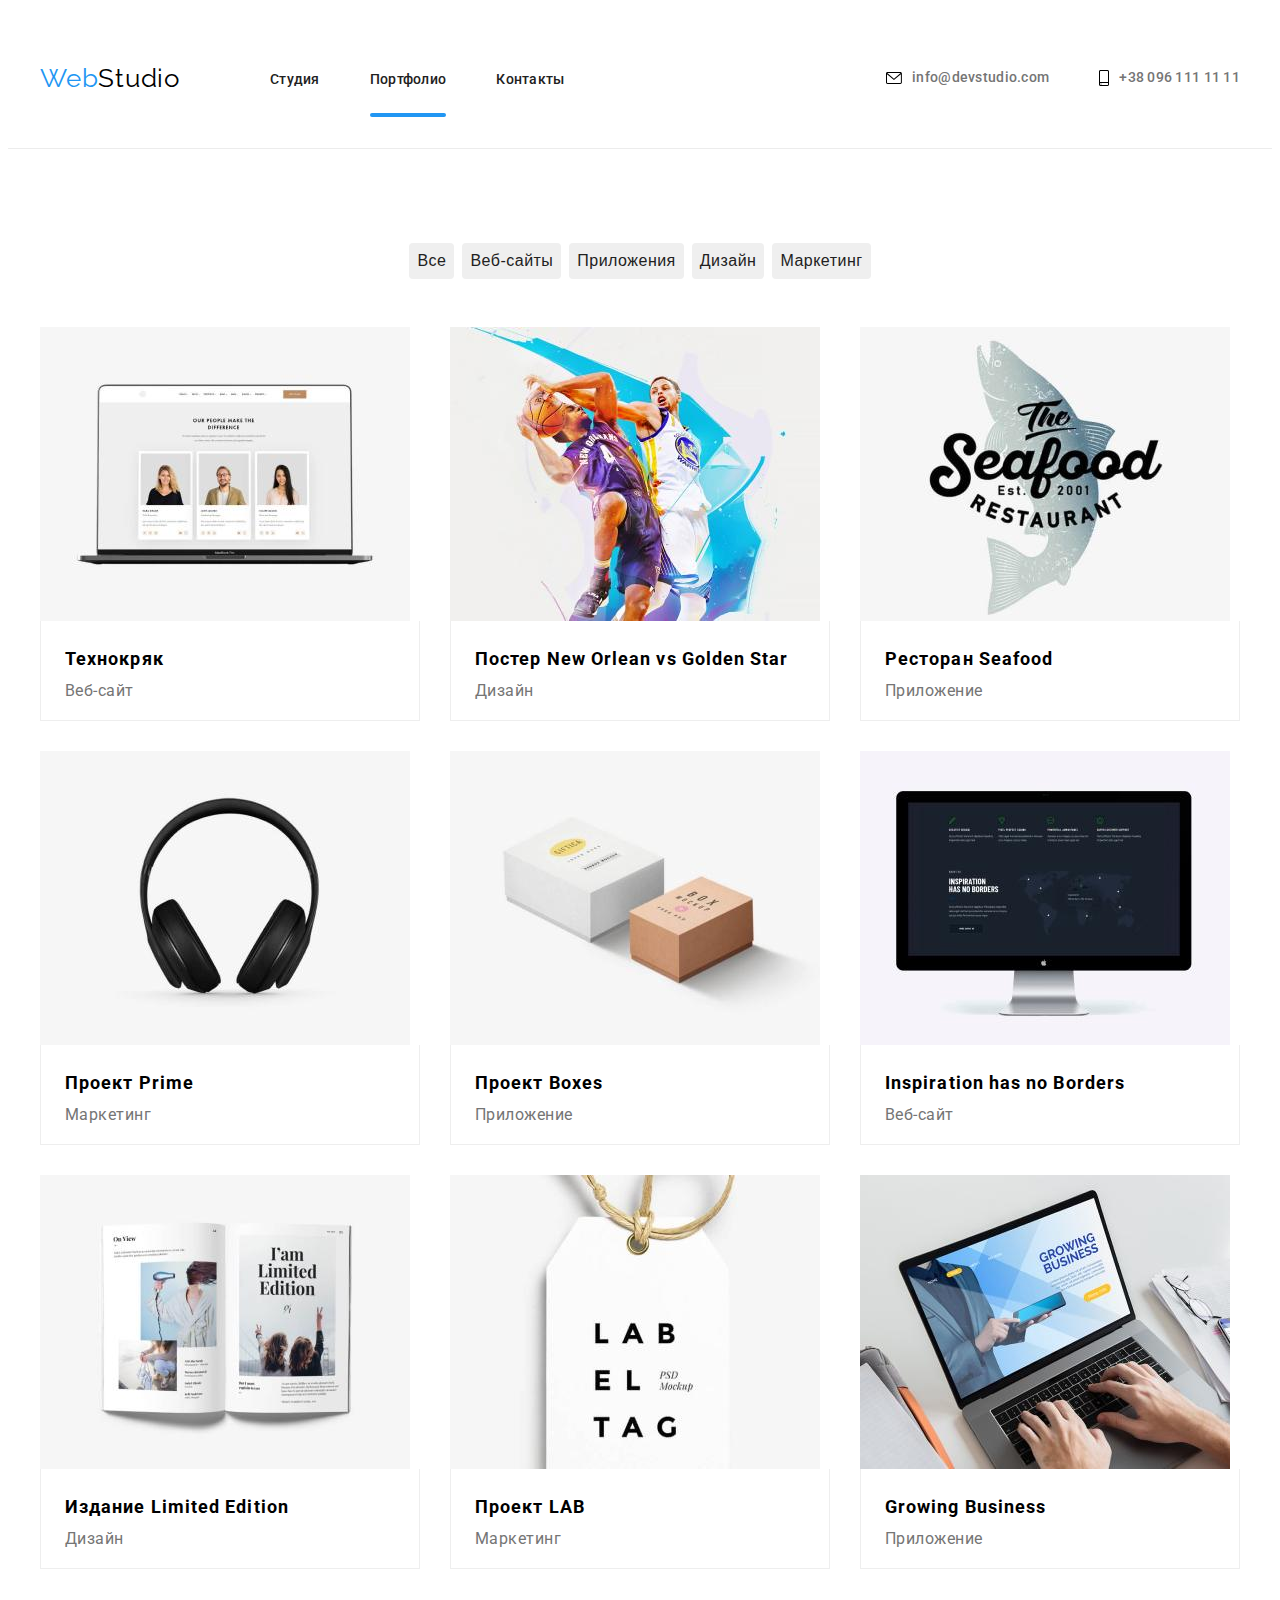
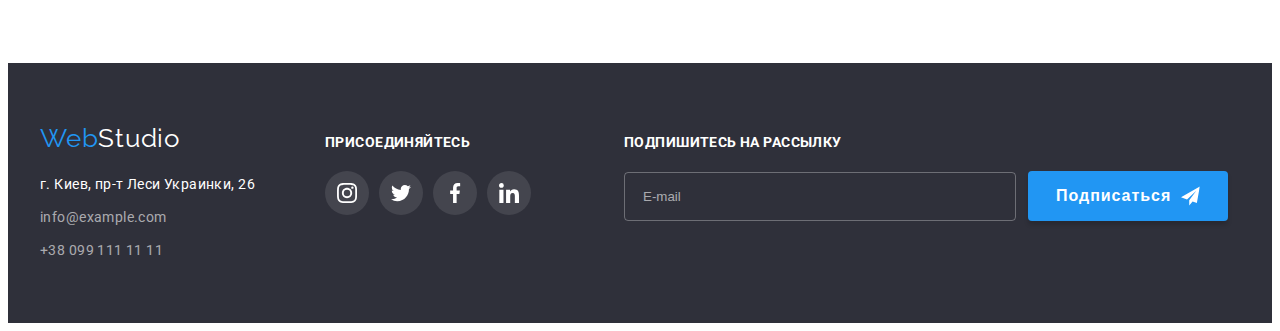
==== commit c267fa83: "," ====
--- a/portfolio.html
+++ b/portfolio.html
@@ -23,14 +23,16 @@
       <div class="сontainer">
         <nav class="navigation">
           <a class="logo link" href="./index.html"
-            >Web<span class="studio-black">Studio</span></a
+            >Web<span class="logo__text">Studio</span></a
           >
           <ul class="navigation__list list">
             <li class="navigation__item">
               <a class="navigation__link link" href="./index.html">Студия</a>
             </li>
             <li class="navigation__item">
-              <a class="navigation__link link current" href="./portfolio.html"
+              <a
+                class="navigation__link navigation__link--active link"
+                href="./portfolio.html"
                 >Портфолио</a
               >
             </li>
@@ -39,22 +41,22 @@
             </li>
           </ul>
         </nav>
-        <ul class="contact__list list">
-          <li class="contact__item">
+        <ul class="contact-set list">
+          <li class="contact-set__item">
             <a
-              class="contact-info link"
+              class="contact-set__data link"
               href="mailto:info@devstudio.com"
               lang="en"
             >
-              <svg class="header-contact-icon" width="16" height="12">
+              <svg class="contact-set__icon" width="16" height="12">
                 <use href="./images/symbol-defs.svg#icon-envelope"></use>
               </svg>
               info@devstudio.com</a
             >
           </li>
-          <li class="contact__item">
-            <a class="contact-info link" href="tel:+380961111111">
-              <svg class="header-contact-icon" width="10" height="16">
+          <li class="contact-set__item">
+            <a class="contact-set__data link" href="tel:+380961111111">
+              <svg class="contact-set__icon" width="10" height="16">
                 <use href="./images/symbol-defs.svg#icon-smartphone"></use>
               </svg>
               +38 096 111 11 11</a
@@ -285,15 +287,15 @@
     <footer class="footer">
       <div class="сontainer">
         <address class="address">
-          <ul class="footer-info">
-            <li class="footer-info-item list">
+          <ul class="footer-set">
+            <li class="footer-set__item list">
               <a class="logo link" href=""
-                >Web<span class="studio-white">Studio</span></a
+                >Web<span class="logo__text--inverse">Studio</span></a
               >
-              <ul class="contact__list list">
-                <li class="contact__item physical-address">
+              <ul class="contact-set list">
+                <li class="contact-set__item physical-address">
                   <a
-                    class="contact-list-street link"
+                    class="contact-set__address link"
                     href="https://goo.gl/maps/xni3tXPqySoQr7AT8"
                     target="_blank"
                     rel="noopener noreferrer"
@@ -303,68 +305,52 @@
                     >
                   </a>
                 </li>
-                <li class="contact__item">
+                <li class="contact-set__item">
                   <a
-                    class="contact__link link"
+                    class="contact-set__link link"
                     href="mailto:info@example.com"
                     lang="en"
                     >info@example.com</a
                   >
                 </li>
-                <li class="contact__item">
-                  <a class="contact__link link" href="tel:+380961111111"
+                <li class="contact-set__item">
+                  <a class="contact-set__link link" href="tel:+380961111111"
                     >+38 099 111 11 11</a
                   >
                 </li>
               </ul>
             </li>
-            <li class="footer-info-item list">
-              <p class="footer-title">присоединяйтесь</p>
-              <ul class="footer-social-links-icons list">
-                <li class="footer-social-links-item">
-                  <a href="" class="footer-social-network-link">
-                    <svg
-                      class="footer-social-links-icon"
-                      width="20"
-                      height="20"
-                    >
+            <li class="footer-set__item list">
+              <p class="footer-set__appeal">присоединяйтесь</p>
+              <ul class="footer-invitation list">
+                <li class="footer-invitation__item">
+                  <a href="" class="footer-invitation__link">
+                    <svg class="footer-invitation__icon" width="20" height="20">
                       <use
                         href="./images/symbol-defs.svg#icon-instagram-2"
                       ></use>
                     </svg>
                   </a>
                 </li>
-                <li class="footer-social-links-item">
-                  <a href="" class="footer-social-network-link">
-                    <svg
-                      class="footer-social-links-icon"
-                      width="20"
-                      height="20"
-                    >
+                <li class="footer-invitation__item">
+                  <a href="" class="footer-invitation__link">
+                    <svg class="footer-invitation__icon" width="20" height="20">
                       <use href="./images/symbol-defs.svg#icon-twitter-1"></use>
                     </svg>
                   </a>
                 </li>
-                <li class="footer-social-links-item">
-                  <a href="" class="footer-social-network-link">
-                    <svg
-                      class="footer-social-links-icon"
-                      width="20"
-                      height="20"
-                    >
+                <li class="footer-invitation__item">
+                  <a href="" class="footer-invitation__link">
+                    <svg class="footer-invitation__icon" width="20" height="20">
                       <use
                         href="./images/symbol-defs.svg#icon-facebook-1"
                       ></use>
                     </svg>
                   </a>
                 </li>
-                <li class="footer-social-links-item">
-                  <a href="" class="footer-social-network-link">
-                    <svg
-                      class="footer-social-links-icon"
-                      width="20"
-                      height="20"
-                    >
+                <li class="footer-invitation__item">
+                  <a href="" class="footer-invitation__link">
+                    <svg class="footer-invitation__icon" width="20" height="20">
                       <use
                         href="./images/symbol-defs.svg#icon-linkedin-1"
                       ></use>
@@ -373,10 +359,10 @@
                 </li>
               </ul>
             </li>
-            <li class="footer-info-item list">
-              <p class="footer-subscribe-text">Подпишитесь на рассылку</p>
-              <div class="footer-subscribe-field">
-                <form class="footer-form-field">
+            <li class="footer-set__item list">
+              <p class="footer-set__subscription">Подпишитесь на рассылку</p>
+              <div class="subsciption">
+                <form class="subsciption__field">
                   <label for="mail"></label>
                   <input
                     type="email"
@@ -385,9 +371,9 @@
                     placeholder="E-mail"
                   />
                 </form>
-                <button class="footer-button">
+                <button class="subscription__button">
                   Подписаться
-                  <svg class="client-icon" width="24" height="24">
+                  <svg class="subscription__icon" width="24" height="24">
                     <use href="./images/symbol-defs.svg#icon-icon-send"></use>
                   </svg>
                 </button>
--- a/css/styles.css
+++ b/css/styles.css
@@ -140,7 +140,7 @@
   letter-spacing: 0.03em;
 }
 
-.studio-black {
+.logo__text {
   color: #000000;
   margin-right: 90px;
 }
@@ -164,7 +164,7 @@
   margin-right: var(--section-mrg);
 }
 
-.contact__list {
+.contact-set {
   display: flex;
   align-items: center;
   margin-left: auto;
@@ -189,7 +189,7 @@
   color: var(--accent-color);
 }
 
-.current::after {
+.navigation__link--active::after {
   content: '';
   position: absolute;
   display: block;
@@ -202,18 +202,18 @@
   transform: translatey(750%);
 }
 
-.contact__item {
+.contact-set__item {
   font-weight: normal;
   font-size: 14px;
   line-height: 1.71;
   letter-spacing: 0.03em;
 }
 
-.contact__item:not(:last-child) {
+.contact-set__item:not(:last-child) {
   margin-right: var(--section-mrg);
 }
 
-.contact-info {
+.contact-set__data {
   color: #757575;
   font-weight: 500;
   font-size: 14px;
@@ -226,13 +226,13 @@
     fill 250ms cubic-bezier(0.4, 0, 0.2, 1);
 }
 
-.header-contact-icon {
+.contact-set__icon {
   display: block;
   margin-right: 10px;
 }
 
-.contact-info:hover,
-.contact-info:focus {
+.contact-set__data:hover,
+.contact-set__data:focus {
   color: var(--accent-color);
   fill: var(--accent-color);
 }
@@ -605,32 +605,32 @@
 /* ============= END CLIENTS ============= */
 
 /* ============= FOOTER ============= */
-.studio-white {
+.logo__text--inverse {
   color: var(--secondary-text-color);
 }
 
-.contact-list-street {
+.contact-set__address {
   color: var(--secondary-text-color);
 }
 
-.address .contact__list {
+.address .contact-set {
   display: block;
   margin-top: 20px;
 }
 
-.contact__list .physical-address {
+.contact-set .physical-address {
   margin-right: 0;
 }
 
-.footer-info {
-  display: flex;
-}
-
-.contact__item .contact__link {
+.footer-set {
+  display: flex;
+}
+
+.contact-set__item .contact-set__link {
   color: rgba(255, 255, 255, 0.6);
 }
 
-.address .contact__list .contact__item:not(:last-child) {
+.address .contact-set .contact-set__item:not(:last-child) {
   margin-bottom: 9px;
 }
 
@@ -643,17 +643,17 @@
   padding-bottom: 60px;
 }
 
-.footer-info-item:not(:last-child) {
+.footer-set__item:not(:last-child) {
   margin-right: 70px;
 }
 
-.footer-social-links-icons {
+.footer-invitation {
   display: flex;
   align-items: center;
   justify-content: center;
 }
 
-.footer-title {
+.footer-set__appeal {
   font-weight: bold;
   font-size: 14px;
   line-height: 1.14;
@@ -664,17 +664,17 @@
   padding-top: 12px;
 }
 
-.footer-social-links-icon {
+.footer-invitation__icon {
   fill: var(--secondary-text-color);
   display: block;
   align-items: center;
 }
 
-.footer-social-links-item:not(:last-child) {
+.footer-invitation__item:not(:last-child) {
   margin-right: 10px;
 }
 
-.footer-social-network-link {
+.footer-invitation__link {
   display: block;
   padding: 12px;
   border-radius: 50%;
@@ -684,13 +684,13 @@
     fill 250ms cubic-bezier(0.4, 0, 0.2, 1);
 }
 
-.footer-social-network-link:focus,
-.footer-social-network-link:hover {
+.footer-invitation__link:focus,
+.footer-invitation__link:hover {
   fill: var(--secondary-text-color);
   background-color: var(--accent-color);
 }
 
-.footer-subscribe-text {
+.footer-set__subscription {
   padding-left: 23px;
   padding-top: 12px;
   font-weight: bold;
@@ -702,12 +702,12 @@
   color: var(--secondary-text-color);
 }
 
-.footer-subscribe-field {
-  display: flex;
-  align-items: center;
-}
-
-.footer-form-field {
+.subsciption {
+  display: flex;
+  align-items: center;
+}
+
+.subsciption__field {
   margin-left: 23px;
   display: flex;
   padding: 15px 16px;
@@ -730,7 +730,7 @@
   color: rgba(255, 255, 255, 0.6);
 }
 
-.footer-button {
+.subscription__button {
   width: 200px;
   height: 50px;
   background: var(--accent-color);
@@ -748,7 +748,7 @@
   padding: 10px 28px;
 }
 
-.footer-button .client-icon {
+.subscription__button .subscription__icon {
   fill: var(--secondary-text-color);
   margin-left: 10px;
 }
